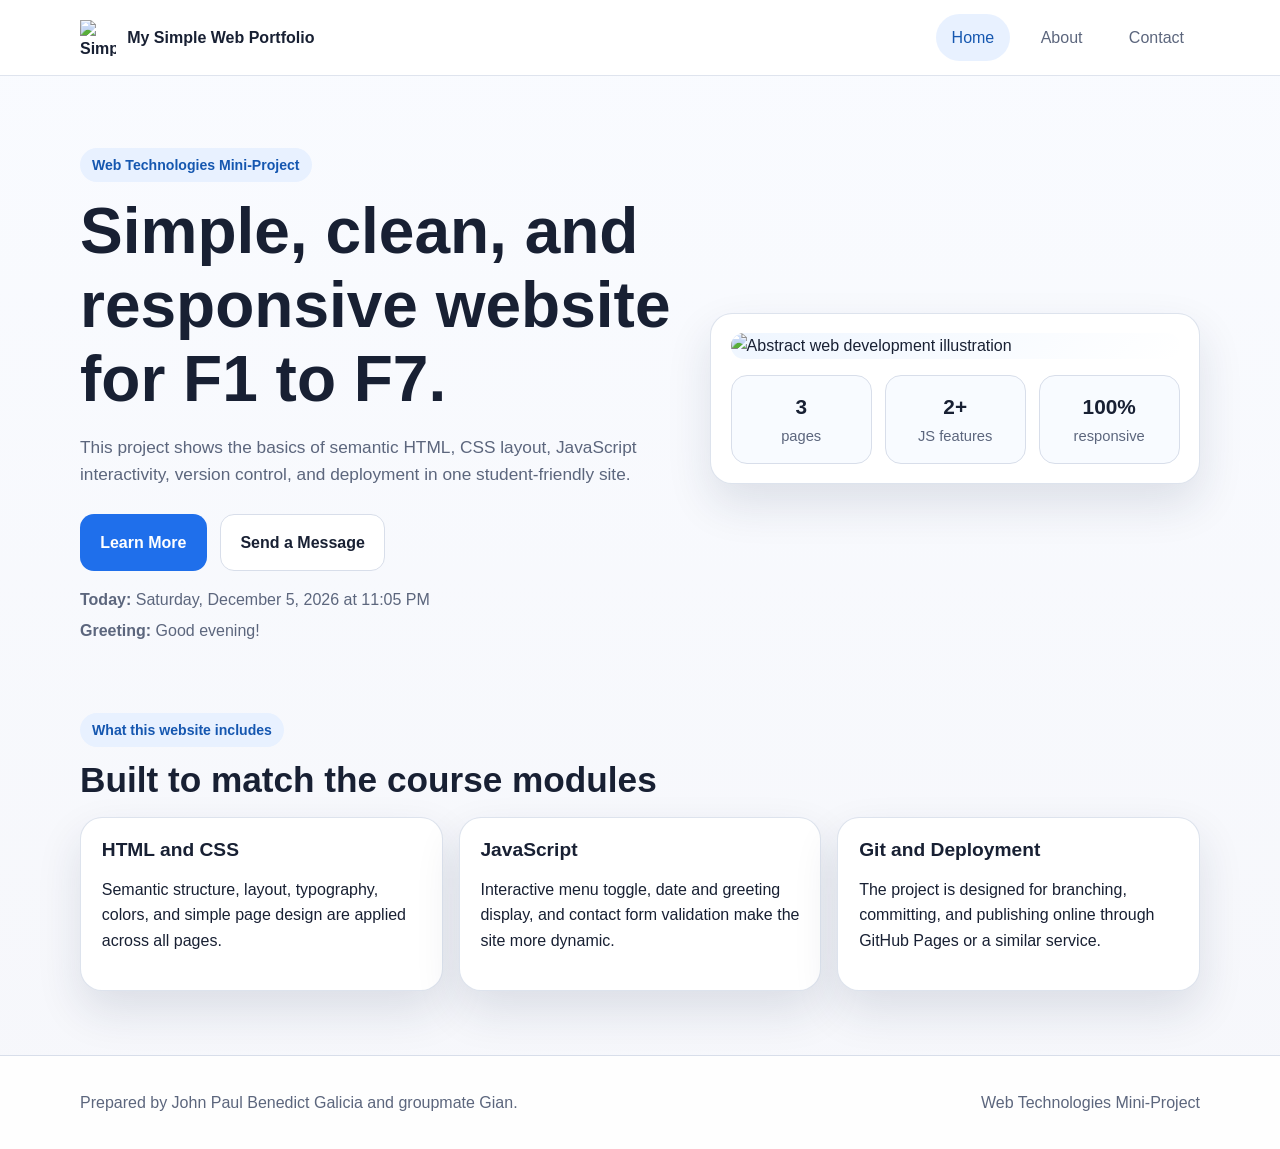
==== index.html @ 9b81cf71 "Add files via upload" ====
<!DOCTYPE html>
<html lang="en">
<head>
  <meta charset="UTF-8">
  <meta name="viewport" content="width=device-width, initial-scale=1.0">
  <meta name="description" content="A simple responsive student website built with HTML, CSS, JavaScript, Git, and deployment practice.">
  <meta name="keywords" content="HTML, CSS, JavaScript, responsive website, student project, Git, deployment">
  <meta name="author" content="John Paul Benedict Galicia">
  <title>My Simple Web Portfolio | Home</title>
  <link rel="icon" href="assets/logo.svg" type="image/svg+xml">
  <link rel="stylesheet" href="styles.css">
  <script defer src="script.js"></script>
</head>
<body>
  <header class="site-header">
    <div class="container nav-wrap">
      <a class="brand" href="index.html" aria-label="Home">
        <img src="assets/logo.svg" alt="Simple geometric logo" width="36" height="36">
        <span>My Simple Web Portfolio</span>
      </a>
      <button class="menu-toggle" type="button" aria-expanded="false" aria-controls="primary-nav">Menu</button>
      <nav id="primary-nav" class="nav">
        <a class="active" href="index.html">Home</a>
        <a href="about.html">About</a>
        <a href="contact.html">Contact</a>
      </nav>
    </div>
  </header>

  <main>
    <section class="hero">
      <div class="container hero-grid">
        <div>
          <p class="eyebrow">Web Technologies Mini-Project</p>
          <h1>Simple, clean, and responsive website for F1 to F7.</h1>
          <p class="lead">This project shows the basics of semantic HTML, CSS layout, JavaScript interactivity, version control, and deployment in one student-friendly site.</p>
          <div class="hero-actions">
            <a class="btn btn-primary" href="about.html">Learn More</a>
            <a class="btn btn-secondary" href="contact.html">Send a Message</a>
          </div>
          <p class="meta-line"><strong>Today:</strong> <span id="current-date">Loading date...</span></p>
          <p class="meta-line"><strong>Greeting:</strong> <span id="greeting">Hello!</span></p>
        </div>
        <div class="hero-card">
          <img src="assets/hero.svg" alt="Abstract web development illustration" class="hero-image">
          <div class="card-stats">
            <div><strong>3</strong><span>pages</span></div>
            <div><strong>2+</strong><span>JS features</span></div>
            <div><strong>100%</strong><span>responsive</span></div>
          </div>
        </div>
      </div>
    </section>

    <section class="container section">
      <div class="section-heading">
        <p class="eyebrow">What this website includes</p>
        <h2>Built to match the course modules</h2>
      </div>
      <div class="grid three-up">
        <article class="info-card">
          <h3>HTML and CSS</h3>
          <p>Semantic structure, layout, typography, colors, and simple page design are applied across all pages.</p>
        </article>
        <article class="info-card">
          <h3>JavaScript</h3>
          <p>Interactive menu toggle, date and greeting display, and contact form validation make the site more dynamic.</p>
        </article>
        <article class="info-card">
          <h3>Git and Deployment</h3>
          <p>The project is designed for branching, committing, and publishing online through GitHub Pages or a similar service.</p>
        </article>
      </div>
    </section>
  </main>

  <footer class="site-footer">
    <div class="container footer-grid">
      <p>Prepared by John Paul Benedict Galicia and groupmate Gian.</p>
      <p>Web Technologies Mini-Project</p>
    </div>
  </footer>
</body>
</html>
---- styles.css ----
:root {
  --bg: #f6f7fb;
  --surface: #ffffff;
  --text: #182033;
  --muted: #5c667d;
  --primary: #1f6feb;
  --primary-dark: #1557b0;
  --accent: #f59e0b;
  --border: #d8deea;
  --shadow: 0 20px 45px rgba(21, 40, 75, 0.12);
  --radius: 22px;
  --max: 1120px;
}

* { box-sizing: border-box; }
html { scroll-behavior: smooth; }
body {
  margin: 0;
  font-family: Arial, Helvetica, sans-serif;
  color: var(--text);
  background: linear-gradient(180deg, #f9fbff 0%, var(--bg) 100%);
  line-height: 1.6;
}
img { max-width: 100%; display: block; }
a { color: inherit; text-decoration: none; }
button, input, textarea { font: inherit; }

.container {
  width: min(100% - 2rem, var(--max));
  margin: 0 auto;
}

.site-header {
  position: sticky;
  top: 0;
  z-index: 50;
  background: rgba(255, 255, 255, 0.92);
  backdrop-filter: blur(12px);
  border-bottom: 1px solid rgba(216, 222, 234, 0.8);
}
.nav-wrap {
  display: flex;
  align-items: center;
  justify-content: space-between;
  gap: 1rem;
  padding: 0.9rem 0;
}
.brand {
  display: inline-flex;
  align-items: center;
  gap: 0.7rem;
  font-weight: 700;
}
.nav {
  display: flex;
  align-items: center;
  gap: 0.9rem;
}
.nav a {
  padding: 0.65rem 1rem;
  border-radius: 999px;
  color: var(--muted);
}
.nav a.active, .nav a:hover { background: #e8f1ff; color: var(--primary-dark); }
.menu-toggle {
  display: none;
  border: 1px solid var(--border);
  background: var(--surface);
  padding: 0.6rem 0.9rem;
  border-radius: 12px;
}

.hero, .page-hero {
  padding: 4.5rem 0 3rem;
}
.hero-grid {
  display: grid;
  grid-template-columns: 1.1fr 0.9fr;
  gap: 2rem;
  align-items: center;
}
.eyebrow {
  display: inline-block;
  margin: 0 0 0.85rem;
  padding: 0.35rem 0.75rem;
  background: #e8f1ff;
  color: var(--primary-dark);
  border-radius: 999px;
  font-size: 0.88rem;
  font-weight: 700;
}
h1, h2, h3 { line-height: 1.15; margin-top: 0; }
h1 { font-size: clamp(2.4rem, 5vw, 4.4rem); margin-bottom: 1rem; }
h2 { font-size: clamp(1.5rem, 3vw, 2.2rem); margin-bottom: 0.7rem; }
h3 { font-size: 1.2rem; margin-bottom: 0.5rem; }
.lead { font-size: 1.08rem; color: var(--muted); max-width: 62ch; }
.hero-actions {
  display: flex;
  flex-wrap: wrap;
  gap: 0.85rem;
  margin: 1.6rem 0 1rem;
}
.btn {
  display: inline-flex;
  align-items: center;
  justify-content: center;
  padding: 0.9rem 1.2rem;
  border-radius: 14px;
  border: 1px solid transparent;
  font-weight: 700;
  cursor: pointer;
}
.btn-primary { background: var(--primary); color: white; }
.btn-primary:hover { background: var(--primary-dark); }
.btn-secondary { background: white; border-color: var(--border); }
.meta-line { margin: 0.35rem 0; color: var(--muted); }
.hero-card, .info-card, .contact-form {
  background: var(--surface);
  border: 1px solid rgba(216, 222, 234, 0.85);
  border-radius: var(--radius);
  box-shadow: var(--shadow);
}
.hero-card { padding: 1.2rem; }
.hero-image {
  border-radius: 18px;
  background: linear-gradient(135deg, #eff6ff, #ffffff);
}
.card-stats {
  display: grid;
  grid-template-columns: repeat(3, 1fr);
  gap: 0.8rem;
  margin-top: 1rem;
}
.card-stats div {
  background: #f8fbff;
  border: 1px solid var(--border);
  border-radius: 16px;
  padding: 0.9rem;
  text-align: center;
}
.card-stats strong { display: block; font-size: 1.3rem; }
.card-stats span { color: var(--muted); font-size: 0.92rem; }
.section { padding: 1rem 0 4rem; }
.section-heading { margin-bottom: 1rem; }
.grid { display: grid; gap: 1rem; }
.three-up { grid-template-columns: repeat(3, 1fr); }
.two-up { grid-template-columns: repeat(2, 1fr); }
.info-card { padding: 1.3rem; }
.clean-list { margin: 0; padding-left: 1.1rem; color: var(--muted); }
.timeline { display: grid; gap: 0.8rem; }
.timeline-item {
  display: grid;
  grid-template-columns: 90px 1fr;
  gap: 1rem;
  align-items: center;
  background: var(--surface);
  border: 1px solid var(--border);
  border-radius: 18px;
  padding: 1rem 1.1rem;
}
.timeline-item span {
  display: inline-flex;
  width: fit-content;
  padding: 0.4rem 0.7rem;
  border-radius: 999px;
  background: #fff6e6;
  color: #b45309;
  font-weight: 700;
}
.contact-grid {
  display: grid;
  grid-template-columns: 1.15fr 0.85fr;
  gap: 1rem;
  align-items: start;
}
.contact-form {
  padding: 1.3rem;
  display: grid;
  gap: 0.55rem;
}
.contact-form input, .contact-form textarea {
  width: 100%;
  border: 1px solid var(--border);
  border-radius: 14px;
  padding: 0.9rem 1rem;
  background: #fbfcff;
}
.contact-form input:focus, .contact-form textarea:focus {
  outline: 3px solid rgba(31, 111, 235, 0.16);
  border-color: var(--primary);
}
.error { min-height: 1.1rem; color: #c02626; font-size: 0.92rem; }
.form-status { min-height: 1.2rem; font-weight: 700; }
.muted { color: var(--muted); }
.site-footer {
  border-top: 1px solid var(--border);
  background: rgba(255,255,255,0.85);
}
.footer-grid {
  display: flex;
  justify-content: space-between;
  gap: 1rem;
  padding: 1.1rem 0;
  color: var(--muted);
}

@media (max-width: 900px) {
  .hero-grid, .three-up, .two-up, .contact-grid { grid-template-columns: 1fr; }
}

@media (max-width: 720px) {
  .menu-toggle { display: inline-flex; }
  .nav {
    display: none;
    position: absolute;
    right: 1rem;
    top: 4.7rem;
    flex-direction: column;
    align-items: stretch;
    background: white;
    border: 1px solid var(--border);
    border-radius: 18px;
    padding: 0.7rem;
    box-shadow: var(--shadow);
    min-width: 220px;
  }
  .nav.open { display: flex; }
  .nav a { width: 100%; }
  .nav-wrap { position: relative; }
  .footer-grid { flex-direction: column; }
  .card-stats { grid-template-columns: 1fr; }
}
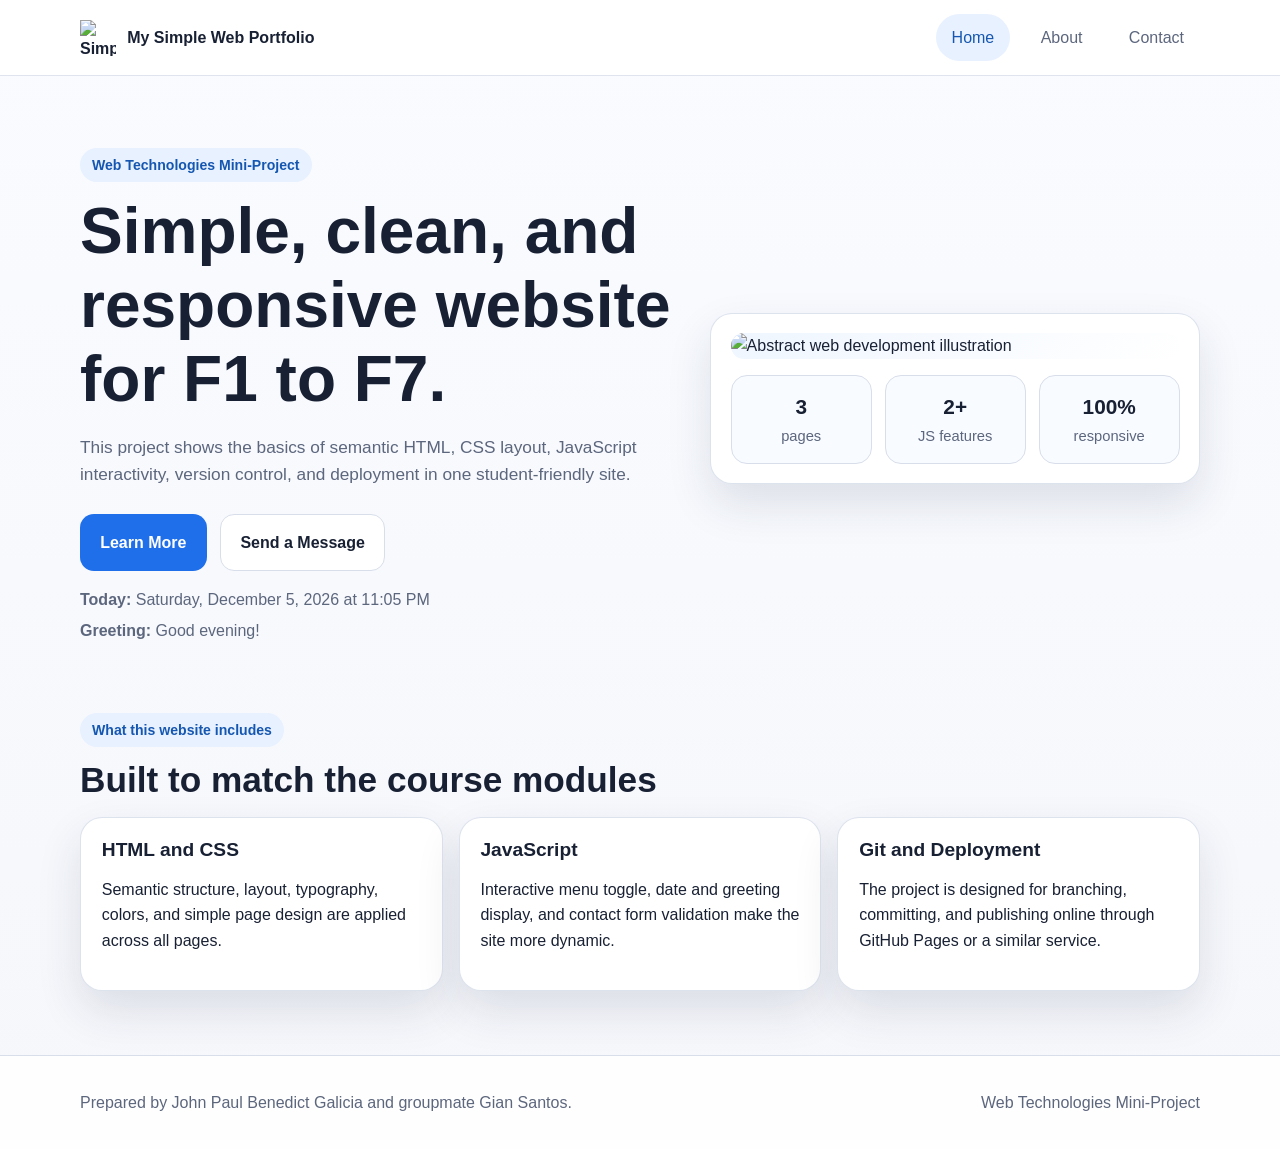
==== commit e3d963b4: "Update index.html" ====
--- a/index.html
+++ b/index.html
@@ -76,7 +76,7 @@
 
   <footer class="site-footer">
     <div class="container footer-grid">
-      <p>Prepared by John Paul Benedict Galicia and groupmate Gian.</p>
+      <p>Prepared by John Paul Benedict Galicia and groupmate Gian Santos.</p>
       <p>Web Technologies Mini-Project</p>
     </div>
   </footer>
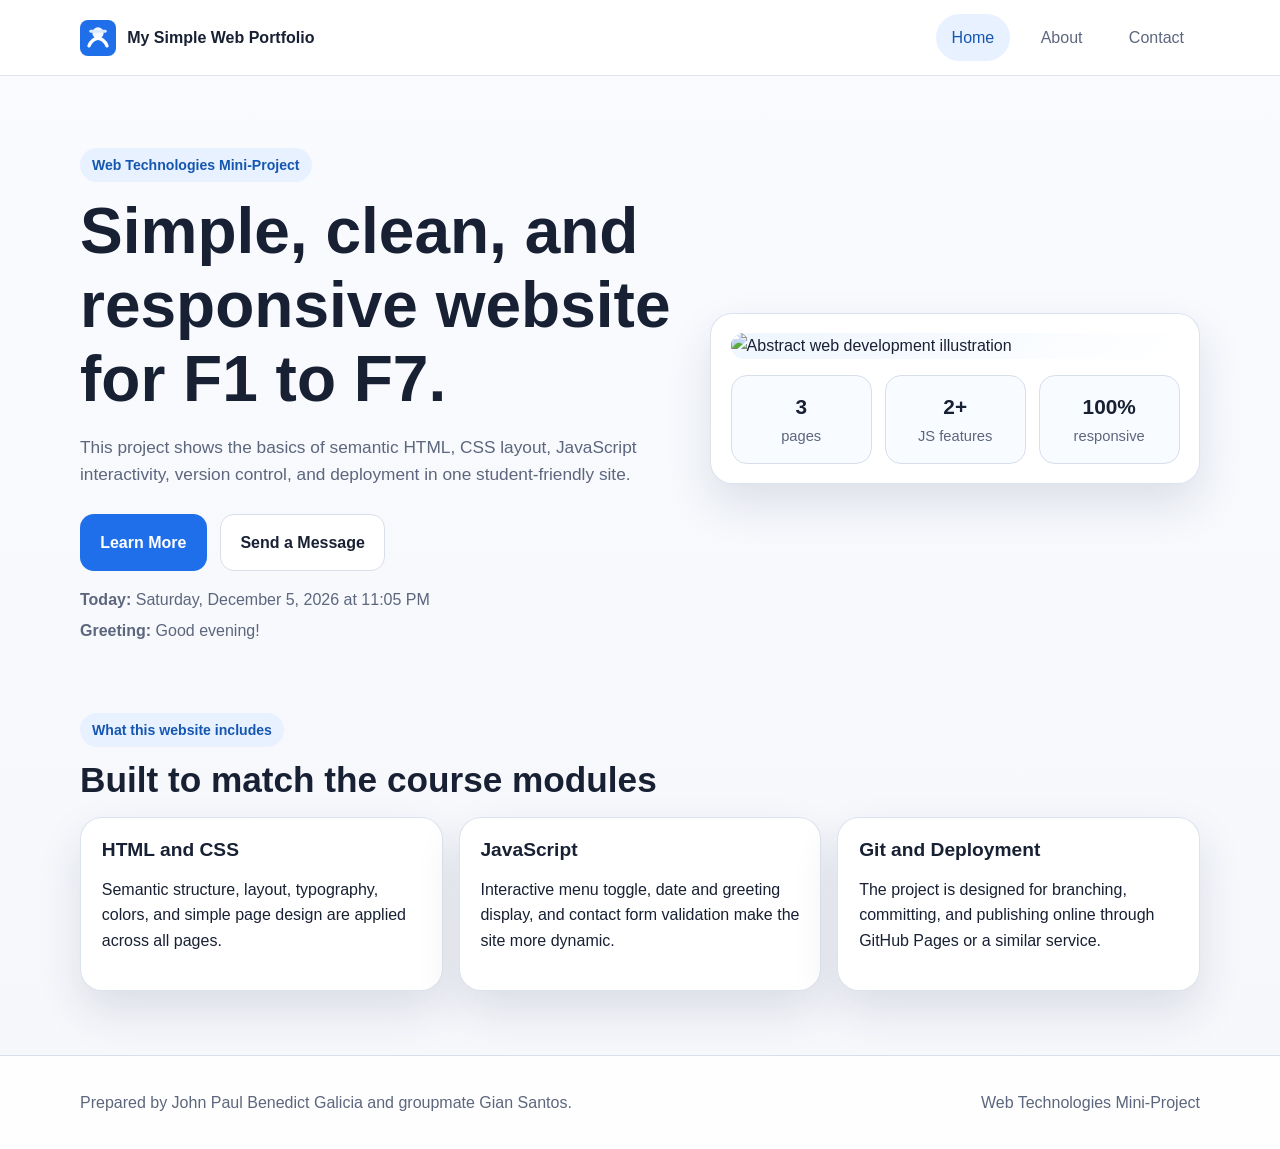
==== commit 7a700399: "Update index.html" ====
--- a/index.html
+++ b/index.html
@@ -7,7 +7,7 @@
   <meta name="keywords" content="HTML, CSS, JavaScript, responsive website, student project, Git, deployment">
   <meta name="author" content="John Paul Benedict Galicia">
   <title>My Simple Web Portfolio | Home</title>
-  <link rel="icon" href="assets/logo.svg" type="image/svg+xml">
+ <link rel="icon" href="logo.svg" type="image/svg+xml">
   <link rel="stylesheet" href="styles.css">
   <script defer src="script.js"></script>
 </head>
@@ -15,7 +15,7 @@
   <header class="site-header">
     <div class="container nav-wrap">
       <a class="brand" href="index.html" aria-label="Home">
-        <img src="assets/logo.svg" alt="Simple geometric logo" width="36" height="36">
+       <img src="logo.svg" alt="Simple geometric logo" width="36" height="36">
         <span>My Simple Web Portfolio</span>
       </a>
       <button class="menu-toggle" type="button" aria-expanded="false" aria-controls="primary-nav">Menu</button>
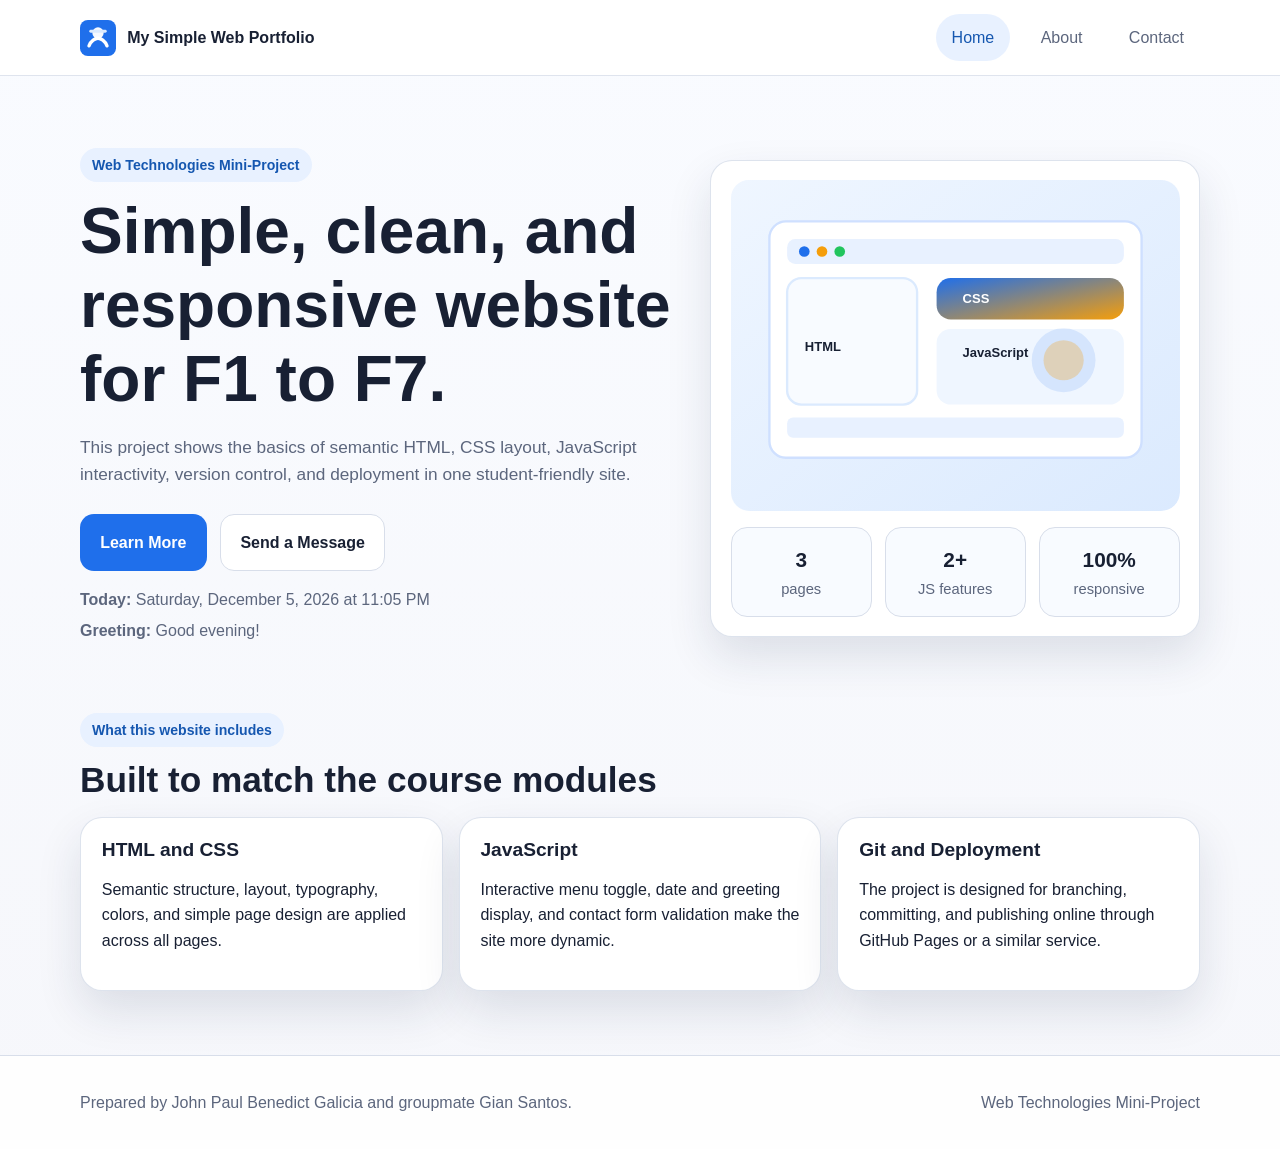
==== commit 83890ec7: "Update index.html" ====
--- a/index.html
+++ b/index.html
@@ -42,7 +42,7 @@
           <p class="meta-line"><strong>Greeting:</strong> <span id="greeting">Hello!</span></p>
         </div>
         <div class="hero-card">
-          <img src="assets/hero.svg" alt="Abstract web development illustration" class="hero-image">
+          <img src="hero.svg" alt="Abstract web development illustration" class="hero-image">
           <div class="card-stats">
             <div><strong>3</strong><span>pages</span></div>
             <div><strong>2+</strong><span>JS features</span></div>
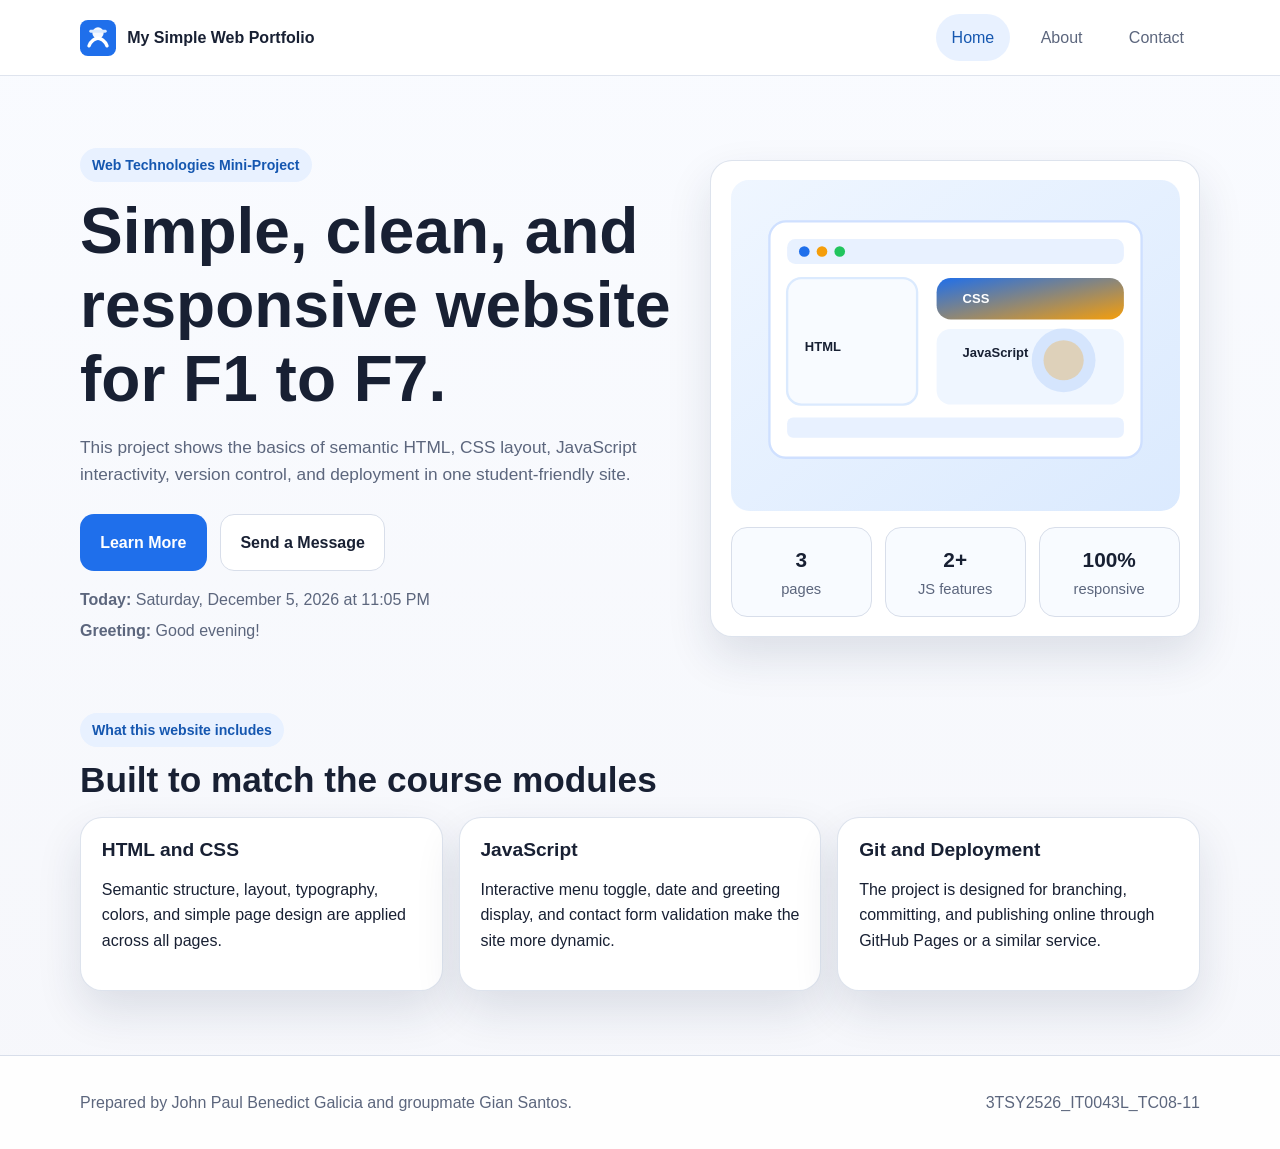
==== commit 1f5cc5ef: "Update index.html" ====
--- a/index.html
+++ b/index.html
@@ -77,7 +77,7 @@
   <footer class="site-footer">
     <div class="container footer-grid">
       <p>Prepared by John Paul Benedict Galicia and groupmate Gian Santos.</p>
-      <p>Web Technologies Mini-Project</p>
+      <p>3TSY2526_IT0043L_TC08-11</p>
     </div>
   </footer>
 </body>
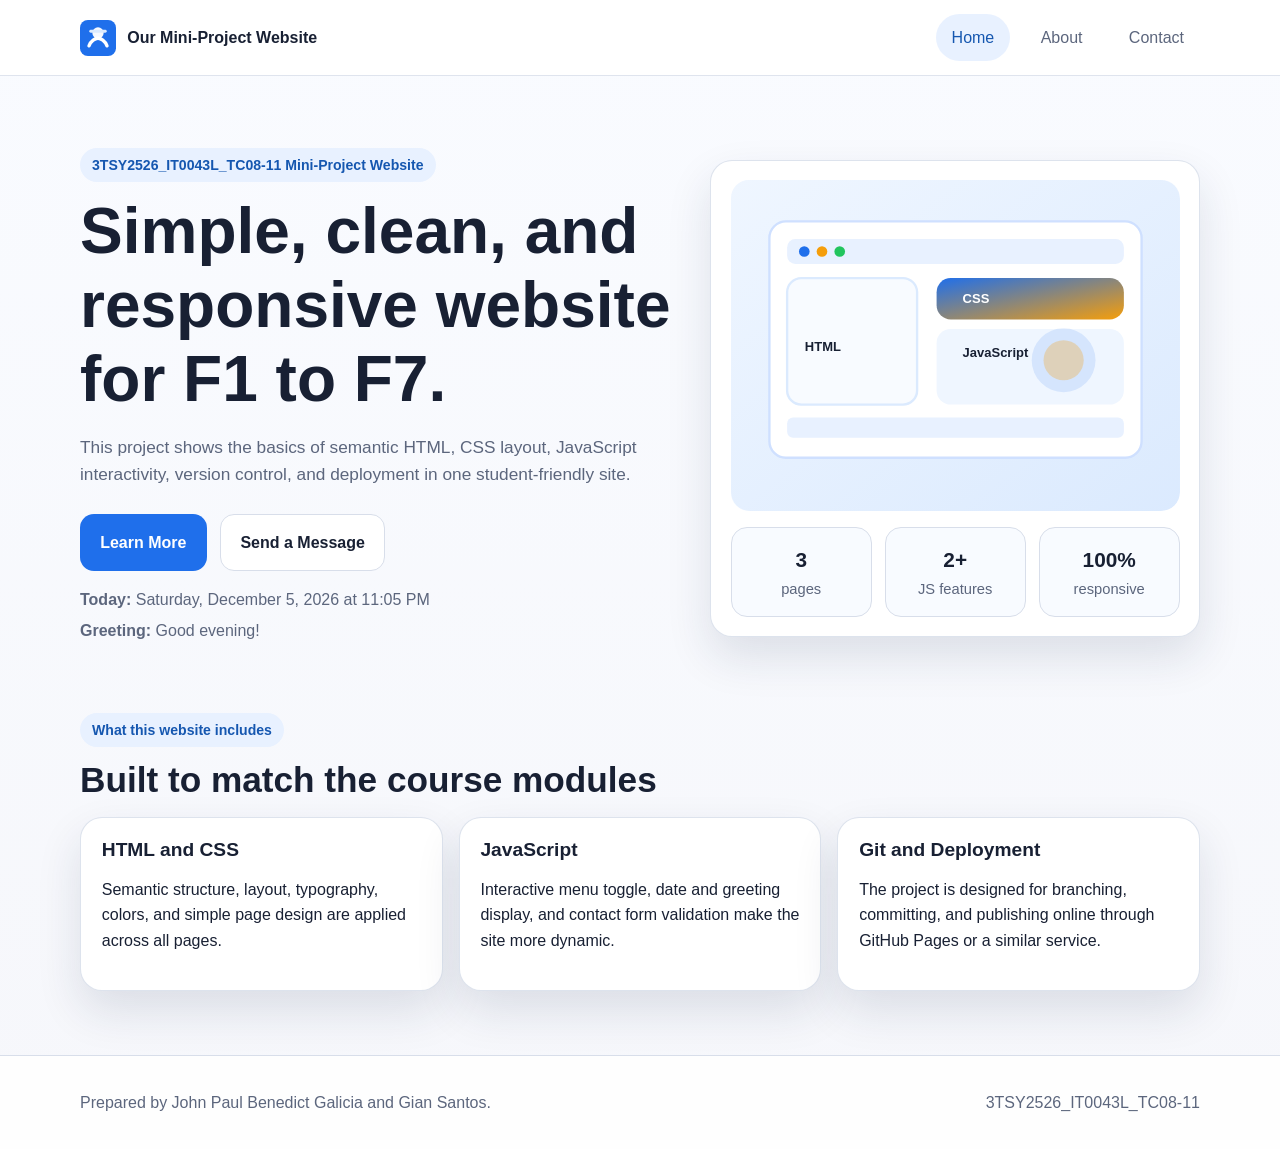
==== commit 8166702a: "Update index.html" ====
--- a/index.html
+++ b/index.html
@@ -6,7 +6,7 @@
   <meta name="description" content="A simple responsive student website built with HTML, CSS, JavaScript, Git, and deployment practice.">
   <meta name="keywords" content="HTML, CSS, JavaScript, responsive website, student project, Git, deployment">
   <meta name="author" content="John Paul Benedict Galicia">
-  <title>My Simple Web Portfolio | Home</title>
+  <title>Our Mini-Project Website | Home</title>
  <link rel="icon" href="logo.svg" type="image/svg+xml">
   <link rel="stylesheet" href="styles.css">
   <script defer src="script.js"></script>
@@ -16,7 +16,7 @@
     <div class="container nav-wrap">
       <a class="brand" href="index.html" aria-label="Home">
        <img src="logo.svg" alt="Simple geometric logo" width="36" height="36">
-        <span>My Simple Web Portfolio</span>
+        <span>Our Mini-Project Website</span>
       </a>
       <button class="menu-toggle" type="button" aria-expanded="false" aria-controls="primary-nav">Menu</button>
       <nav id="primary-nav" class="nav">
@@ -31,7 +31,7 @@
     <section class="hero">
       <div class="container hero-grid">
         <div>
-          <p class="eyebrow">Web Technologies Mini-Project</p>
+          <p class="eyebrow">3TSY2526_IT0043L_TC08-11 Mini-Project Website</p>
           <h1>Simple, clean, and responsive website for F1 to F7.</h1>
           <p class="lead">This project shows the basics of semantic HTML, CSS layout, JavaScript interactivity, version control, and deployment in one student-friendly site.</p>
           <div class="hero-actions">
@@ -76,7 +76,7 @@
 
   <footer class="site-footer">
     <div class="container footer-grid">
-      <p>Prepared by John Paul Benedict Galicia and groupmate Gian Santos.</p>
+      <p>Prepared by John Paul Benedict Galicia and Gian Santos.</p>
       <p>3TSY2526_IT0043L_TC08-11</p>
     </div>
   </footer>
